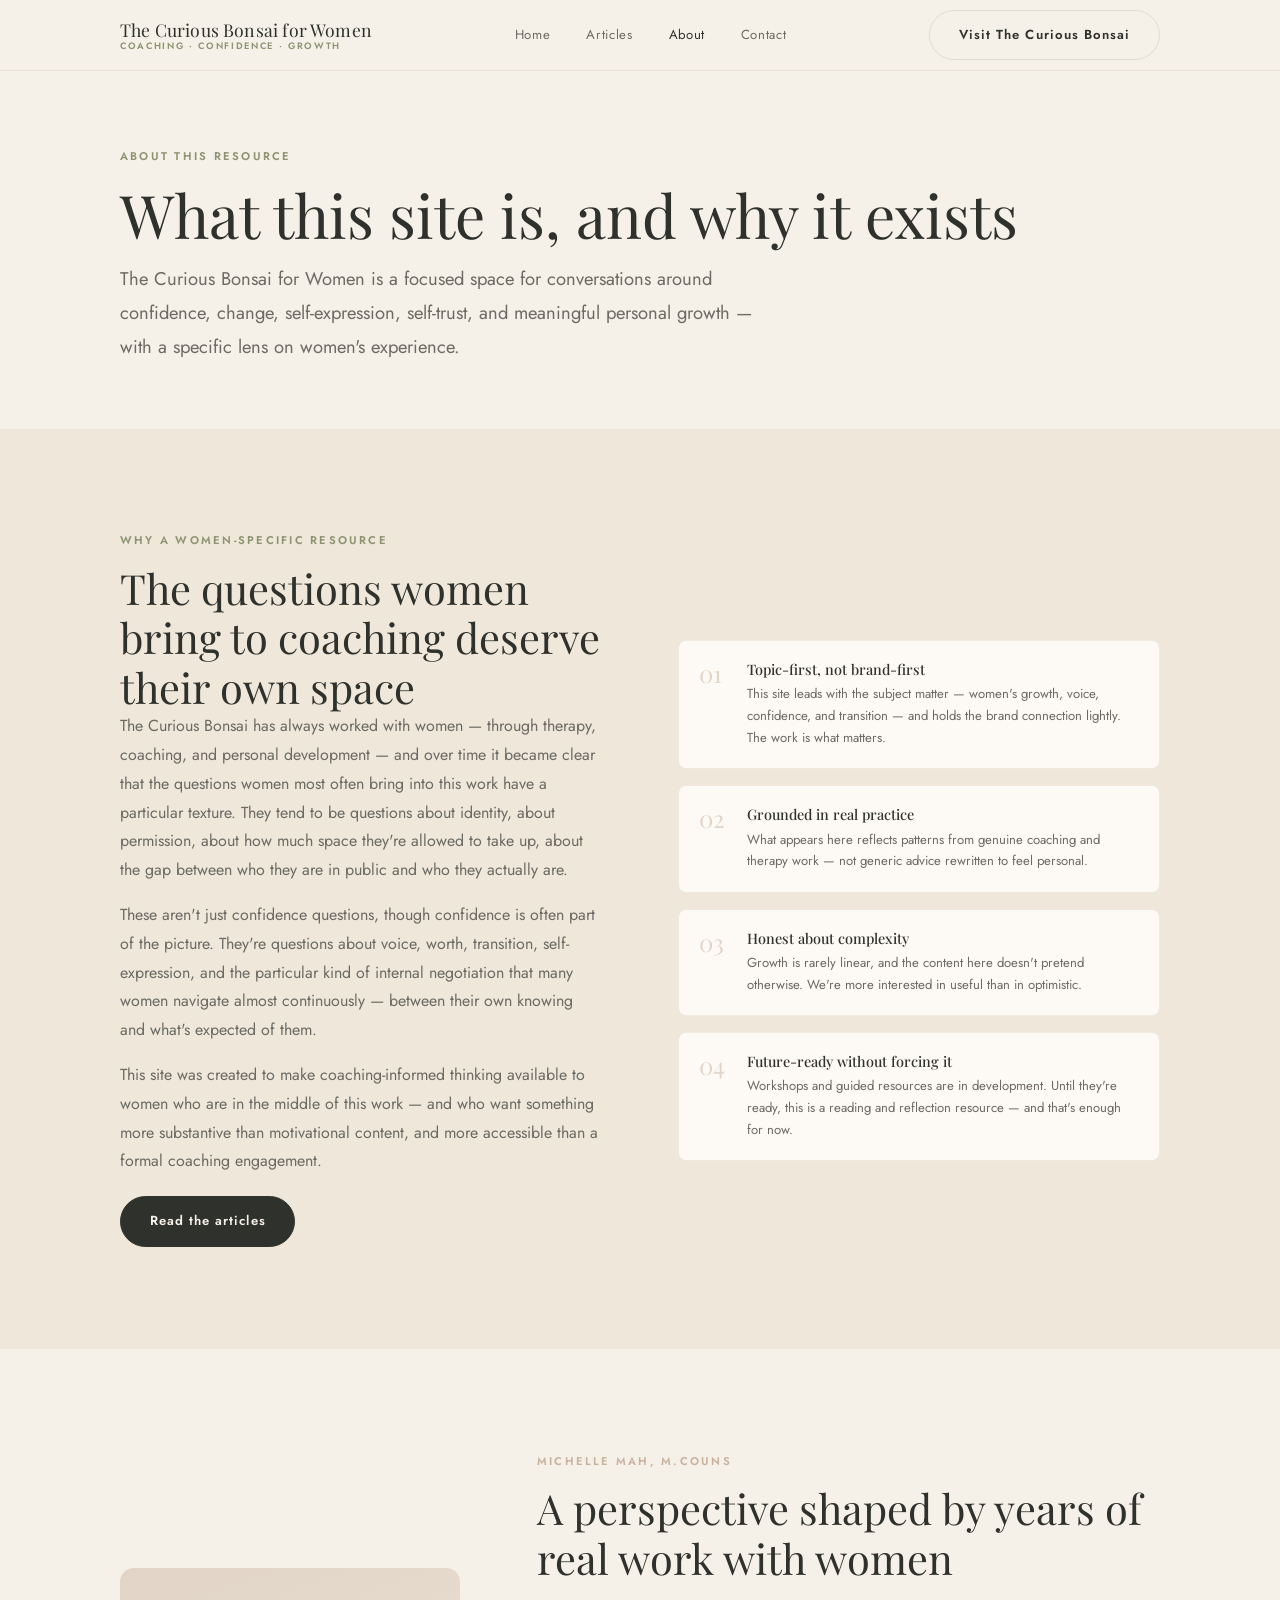
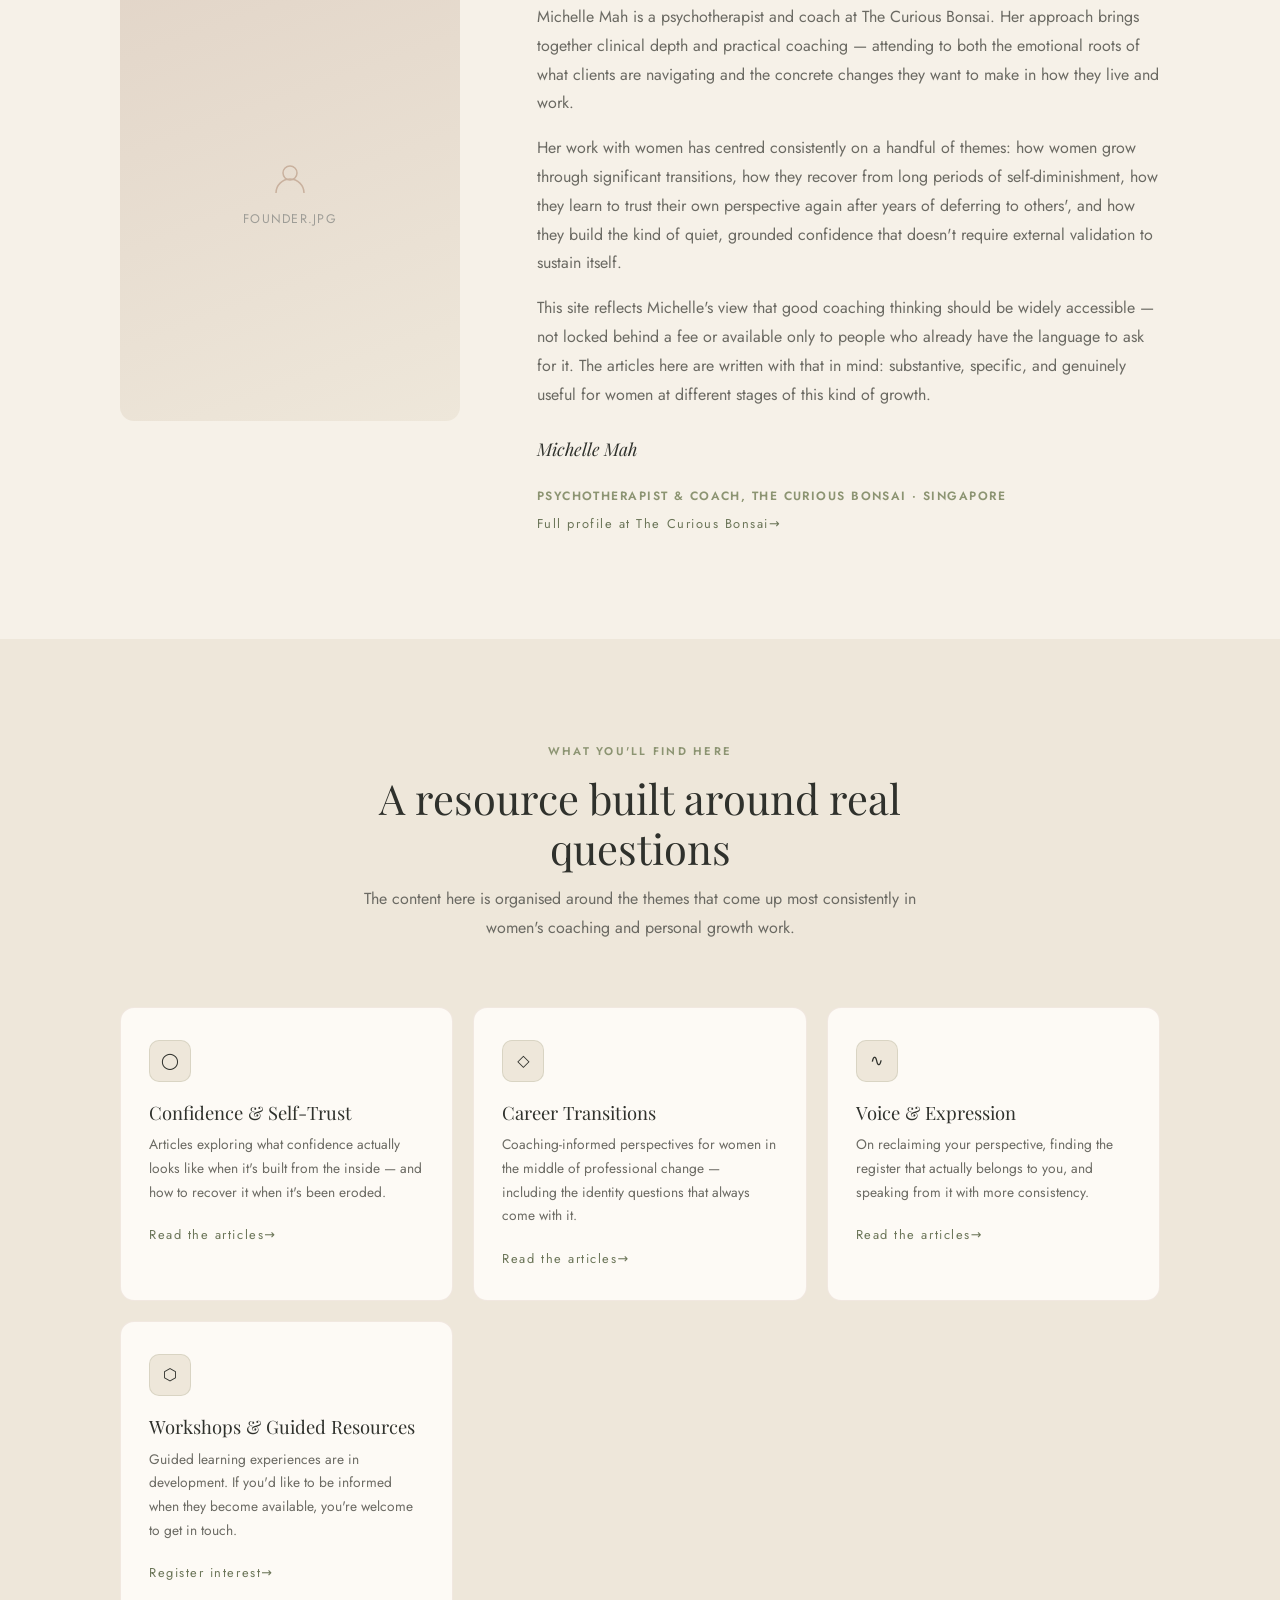
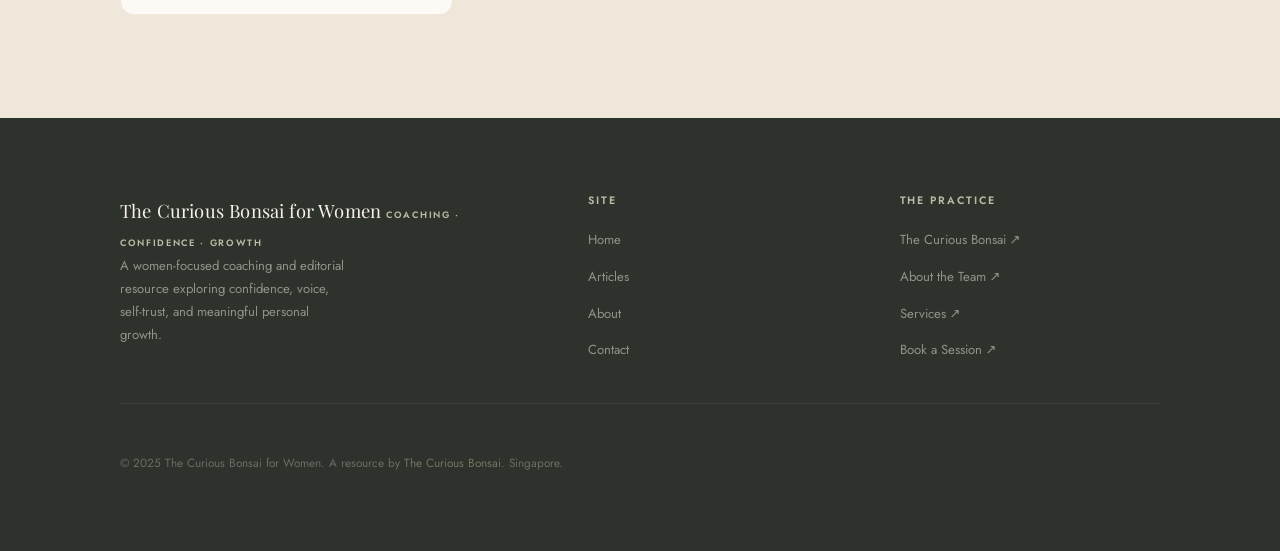
==== about.html @ 81649284 "Add files via upload" ====
<!DOCTYPE html>
<html lang="en">
<head>
  <meta charset="UTF-8">
  <meta name="viewport" content="width=device-width, initial-scale=1.0">
  <title>About — The Curious Bonsai for Women</title>
  <meta name="description" content="The Curious Bonsai for Women is a focused editorial and coaching resource exploring confidence, voice, self-trust, and personal growth for women. A project from The Curious Bonsai.">
  <meta property="og:type" content="website">
  <link rel="icon" href="favicon.svg" type="image/svg+xml">
  <link rel="preconnect" href="https://fonts.googleapis.com">
  <link rel="preconnect" href="https://fonts.gstatic.com" crossorigin>
  <link rel="stylesheet" href="assets/css/styles.css">
</head>
<body>

<header class="site-header" id="siteHeader">
  <div class="container header-inner">
    <a href="index.html" class="logo" aria-label="The Curious Bonsai for Women — Home">
      <span class="logo-name">The Curious Bonsai for Women</span>
      <span class="logo-tagline">Coaching · Confidence · Growth</span>
    </a>
    <nav class="primary-nav" aria-label="Primary navigation">
      <a href="index.html">Home</a>
      <a href="blog.html">Articles</a>
      <a href="about.html" class="active">About</a>
      <a href="contact.html">Contact</a>
    </nav>
    <div class="header-actions">
      <a href="https://thecuriousbonsai.com" target="_blank" rel="noopener" class="btn btn-secondary">Visit The Curious Bonsai</a>
      <button class="nav-toggle" id="navToggle" aria-label="Open navigation" aria-expanded="false" aria-controls="mobileNav">
        <span></span><span></span><span></span>
      </button>
    </div>
  </div>
  <nav class="mobile-nav" id="mobileNav" aria-label="Mobile navigation">
    <a href="index.html">Home</a>
    <a href="blog.html">Articles</a>
    <a href="about.html">About</a>
    <a href="contact.html">Contact</a>
    <a href="https://thecuriousbonsai.com" target="_blank" rel="noopener" class="btn btn-secondary">Visit The Curious Bonsai</a>
  </nav>
</header>

<!-- Page Hero -->
<div class="page-hero">
  <div class="container">
    <span class="eyebrow">About this resource</span>
    <h1>What this site is, and why it exists</h1>
    <p class="text-lead" style="max-width: 58ch;">The Curious Bonsai for Women is a focused space for conversations around confidence, change, self-expression, self-trust, and meaningful personal growth — with a specific lens on women's experience.</p>
  </div>
</div>

<!-- About Intro -->
<section class="section about-intro">
  <div class="container">
    <div class="about-layout">
      <div class="reveal">
        <span class="eyebrow">Why a women-specific resource</span>
        <h2>The questions women bring to coaching deserve their own space</h2>
        <p>The Curious Bonsai has always worked with women — through therapy, coaching, and personal development — and over time it became clear that the questions women most often bring into this work have a particular texture. They tend to be questions about identity, about permission, about how much space they're allowed to take up, about the gap between who they are in public and who they actually are.</p>
        <p>These aren't just confidence questions, though confidence is often part of the picture. They're questions about voice, worth, transition, self-expression, and the particular kind of internal negotiation that many women navigate almost continuously — between their own knowing and what's expected of them.</p>
        <p>This site was created to make coaching-informed thinking available to women who are in the middle of this work — and who want something more substantive than motivational content, and more accessible than a formal coaching engagement.</p>
        <a href="blog.html" class="btn btn-primary" style="margin-top: 1.25rem;">Read the articles</a>
      </div>
      <div class="reveal">
        <div class="about-principles">
          <div class="principle">
            <div class="principle-num">01</div>
            <div>
              <h4>Topic-first, not brand-first</h4>
              <p>This site leads with the subject matter — women's growth, voice, confidence, and transition — and holds the brand connection lightly. The work is what matters.</p>
            </div>
          </div>
          <div class="principle">
            <div class="principle-num">02</div>
            <div>
              <h4>Grounded in real practice</h4>
              <p>What appears here reflects patterns from genuine coaching and therapy work — not generic advice rewritten to feel personal.</p>
            </div>
          </div>
          <div class="principle">
            <div class="principle-num">03</div>
            <div>
              <h4>Honest about complexity</h4>
              <p>Growth is rarely linear, and the content here doesn't pretend otherwise. We're more interested in useful than in optimistic.</p>
            </div>
          </div>
          <div class="principle">
            <div class="principle-num">04</div>
            <div>
              <h4>Future-ready without forcing it</h4>
              <p>Workshops and guided resources are in development. Until they're ready, this is a reading and reflection resource — and that's enough for now.</p>
            </div>
          </div>
        </div>
      </div>
    </div>
  </div>
</section>

<!-- Michelle Section -->
<section class="section">
  <div class="container">
    <div class="founder-inner reveal">
      <div class="founder-image" aria-label="Michelle Mah portrait — replace with assets/img/founder.jpg">
        <!-- Replace with: <img src="assets/img/founder.jpg" alt="Michelle Mah, Psychotherapist and Coach"> -->
        <div class="founder-image-placeholder" aria-hidden="true">
          <svg width="40" height="40" viewBox="0 0 40 40" fill="none" aria-hidden="true">
            <circle cx="20" cy="16" r="7" stroke="#C9B19E" stroke-width="1.5"/>
            <path d="M6 36c0-7.732 6.268-14 14-14s14 6.268 14 14" stroke="#C9B19E" stroke-width="1.5" fill="none"/>
          </svg>
          <span>founder.jpg</span>
        </div>
      </div>
      <div class="founder-text">
        <span class="eyebrow" style="color: var(--clay);">Michelle Mah, M.Couns</span>
        <h2>A perspective shaped by years of real work with women</h2>
        <p>Michelle Mah is a psychotherapist and coach at The Curious Bonsai. Her approach brings together clinical depth and practical coaching — attending to both the emotional roots of what clients are navigating and the concrete changes they want to make in how they live and work.</p>
        <p>Her work with women has centred consistently on a handful of themes: how women grow through significant transitions, how they recover from long periods of self-diminishment, how they learn to trust their own perspective again after years of deferring to others', and how they build the kind of quiet, grounded confidence that doesn't require external validation to sustain itself.</p>
        <p>This site reflects Michelle's view that good coaching thinking should be widely accessible — not locked behind a fee or available only to people who already have the language to ask for it. The articles here are written with that in mind: substantive, specific, and genuinely useful for women at different stages of this kind of growth.</p>
        <div style="margin-top: 1.5rem;">
          <p class="founder-name">Michelle Mah</p>
          <span class="founder-title">Psychotherapist &amp; Coach, The Curious Bonsai · Singapore</span>
        </div>
        <a href="https://thecuriousbonsai.com/about" target="_blank" rel="noopener" class="btn-ghost" style="margin-top:1.25rem;">Full profile at The Curious Bonsai</a>
      </div>
    </div>
  </div>
</section>

<!-- What's Here -->
<section class="section section--cream-deep">
  <div class="container">
    <div class="section-heading centered reveal">
      <span class="eyebrow">What you'll find here</span>
      <h2>A resource built around real questions</h2>
      <p>The content here is organised around the themes that come up most consistently in women's coaching and personal growth work.</p>
    </div>
    <div class="themes-grid">
      <div class="theme-card reveal">
        <div class="theme-card-icon" aria-hidden="true">◯</div>
        <h3>Confidence &amp; Self-Trust</h3>
        <p>Articles exploring what confidence actually looks like when it's built from the inside — and how to recover it when it's been eroded.</p>
        <a href="blog.html" class="btn-ghost">Read the articles</a>
      </div>
      <div class="theme-card reveal">
        <div class="theme-card-icon" aria-hidden="true">◇</div>
        <h3>Career Transitions</h3>
        <p>Coaching-informed perspectives for women in the middle of professional change — including the identity questions that always come with it.</p>
        <a href="blog.html" class="btn-ghost">Read the articles</a>
      </div>
      <div class="theme-card reveal">
        <div class="theme-card-icon" aria-hidden="true">∿</div>
        <h3>Voice &amp; Expression</h3>
        <p>On reclaiming your perspective, finding the register that actually belongs to you, and speaking from it with more consistency.</p>
        <a href="blog.html" class="btn-ghost">Read the articles</a>
      </div>
      <div class="theme-card reveal">
        <div class="theme-card-icon" aria-hidden="true">⬡</div>
        <h3>Workshops &amp; Guided Resources</h3>
        <p>Guided learning experiences are in development. If you'd like to be informed when they become available, you're welcome to get in touch.</p>
        <a href="contact.html" class="btn-ghost">Register interest</a>
      </div>
    </div>
  </div>
</section>

<!-- Footer -->
<footer class="site-footer">
  <div class="container">
    <div class="footer-top">
      <div class="footer-brand">
        <span class="logo-name">The Curious Bonsai for Women</span>
        <span class="logo-tagline">Coaching · Confidence · Growth</span>
        <p>A women-focused coaching and editorial resource exploring confidence, voice, self-trust, and meaningful personal growth.</p>
      </div>
      <div class="footer-col">
        <h5>Site</h5>
        <ul>
          <li><a href="index.html">Home</a></li>
          <li><a href="blog.html">Articles</a></li>
          <li><a href="about.html">About</a></li>
          <li><a href="contact.html">Contact</a></li>
        </ul>
      </div>
      <div class="footer-col">
        <h5>The Practice</h5>
        <ul>
          <li><a href="https://thecuriousbonsai.com" target="_blank" rel="noopener">The Curious Bonsai ↗</a></li>
          <li><a href="https://thecuriousbonsai.com/about" target="_blank" rel="noopener">About the Team ↗</a></li>
          <li><a href="https://thecuriousbonsai.com/services" target="_blank" rel="noopener">Services ↗</a></li>
          <li><a href="https://thecuriousbonsai.com/contact" target="_blank" rel="noopener">Book a Session ↗</a></li>
        </ul>
      </div>
    </div>
    <div class="footer-bottom">
      <p>© 2025 The Curious Bonsai for Women. A resource by <a href="https://thecuriousbonsai.com" target="_blank" rel="noopener">The Curious Bonsai</a>. Singapore.</p>
    </div>
  </div>
</footer>

<script src="assets/js/main.js"></script>
</body>
</html>
---- assets/css/styles.css ----
/* ============================================================
   The Curious Bonsai for Women — Stylesheet
   Style: Soft editorial luxury · Warm neutrals · Grounded feminine
   ============================================================ */

@import url('https://fonts.googleapis.com/css2?family=Playfair+Display:ital,wght@0,400;0,500;0,600;1,400;1,500&family=Jost:wght@300;400;500;600&display=swap');

/* ── CSS Custom Properties ─────────────────────────── */
:root {
  /* Palette */
  --cream:        #F6F1E8;
  --cream-deep:   #EEE7DA;
  --sage:         #8C9472;
  --sage-dark:    #6B7558;
  --sage-light:   #B5BDA3;
  --clay:         #C9B19E;
  --clay-light:   #E2D5C8;
  --text-dark:    #2F312C;
  --text-mid:     #6B6A63;
  --text-light:   #9E9D97;
  --footer-bg:    #2E322D;
  --white:        #FDFAF5;
  --border:       rgba(140,148,114,0.22);
  --border-soft:  rgba(201,177,158,0.25);

  /* Typography */
  --font-serif:   'Playfair Display', Georgia, serif;
  --font-sans:    'Jost', system-ui, sans-serif;

  /* Spacing */
  --space-xs:     0.5rem;
  --space-sm:     1rem;
  --space-md:     1.75rem;
  --space-lg:     3rem;
  --space-xl:     5rem;
  --space-2xl:    7.5rem;

  /* Layout */
  --max-w:        1120px;
  --max-w-text:   680px;
  --radius:       8px;
  --radius-lg:    14px;

  /* Shadows */
  --shadow-sm:    0 2px 12px rgba(47,49,44,0.06);
  --shadow-md:    0 8px 32px rgba(47,49,44,0.09);
  --shadow-lg:    0 16px 48px rgba(47,49,44,0.12);

  /* Transitions */
  --transition:   0.25s ease;
}

/* ── Reset ─────────────────────────────────────────── */
*, *::before, *::after { box-sizing: border-box; margin: 0; padding: 0; }
html { scroll-behavior: smooth; -webkit-text-size-adjust: 100%; }
body {
  font-family: var(--font-sans);
  font-size: 1rem;
  line-height: 1.75;
  color: var(--text-dark);
  background: var(--cream);
  -webkit-font-smoothing: antialiased;
}
img { display: block; max-width: 100%; height: auto; }
a { color: inherit; text-decoration: none; }
ul { list-style: none; }
button { cursor: pointer; font-family: var(--font-sans); }

/* ── Focus States (Accessibility) ──────────────────── */
:focus-visible {
  outline: 2px solid var(--sage);
  outline-offset: 3px;
  border-radius: 3px;
}

/* ── Typography ────────────────────────────────────── */
h1, h2, h3, h4, h5 {
  font-family: var(--font-serif);
  font-weight: 400;
  line-height: 1.2;
  color: var(--text-dark);
}
h1 { font-size: clamp(2.2rem, 5vw, 3.75rem); }
h2 { font-size: clamp(1.7rem, 3.5vw, 2.6rem); }
h3 { font-size: clamp(1.2rem, 2.5vw, 1.6rem); }
h4 { font-size: 1.1rem; font-weight: 500; }
h5 { font-size: 0.95rem; font-weight: 600; font-family: var(--font-sans); letter-spacing: 0.08em; }

p { color: var(--text-mid); line-height: 1.8; }
p + p { margin-top: 1rem; }

.eyebrow {
  display: block;
  font-family: var(--font-sans);
  font-size: 0.7rem;
  font-weight: 600;
  letter-spacing: 0.2em;
  text-transform: uppercase;
  color: var(--sage);
  margin-bottom: 0.75rem;
}

.text-lead {
  font-size: clamp(1rem, 1.8vw, 1.15rem);
  line-height: 1.85;
  color: var(--text-mid);
}

/* ── Layout ────────────────────────────────────────── */
.container {
  width: 100%;
  max-width: var(--max-w);
  margin-inline: auto;
  padding-inline: clamp(1.25rem, 4vw, 2.5rem);
}
.section { padding-block: clamp(4rem, 8vw, 6.5rem); }
.section--sm { padding-block: clamp(2.5rem, 5vw, 4rem); }
.section--dark {
  background: var(--footer-bg);
  color: var(--cream);
}
.section--cream-deep { background: var(--cream-deep); }

.grid-2 {
  display: grid;
  grid-template-columns: 1fr 1fr;
  gap: clamp(2rem, 4vw, 4rem);
}
.grid-3 {
  display: grid;
  grid-template-columns: repeat(3, 1fr);
  gap: clamp(1.25rem, 2.5vw, 2rem);
}

/* ── Buttons ───────────────────────────────────────── */
.btn {
  display: inline-flex;
  align-items: center;
  gap: 0.45rem;
  font-family: var(--font-sans);
  font-size: 0.82rem;
  font-weight: 600;
  letter-spacing: 0.08em;
  padding: 0.8rem 1.8rem;
  border-radius: 100px;
  border: 1.5px solid transparent;
  transition: all var(--transition);
  white-space: nowrap;
}
.btn-primary {
  background: var(--text-dark);
  color: var(--cream);
  border-color: var(--text-dark);
}
.btn-primary:hover {
  background: var(--sage-dark);
  border-color: var(--sage-dark);
  transform: translateY(-1px);
  box-shadow: var(--shadow-sm);
}
.btn-secondary {
  background: transparent;
  color: var(--text-dark);
  border-color: var(--border);
}
.btn-secondary:hover {
  border-color: var(--sage);
  background: rgba(140,148,114,0.08);
}
.btn-ghost {
  background: transparent;
  border-color: transparent;
  color: var(--sage-dark);
  padding-inline: 0;
  font-size: 0.8rem;
  letter-spacing: 0.12em;
}
.btn-ghost::after { content: ' →'; transition: transform var(--transition); display: inline-block; }
.btn-ghost:hover { color: var(--text-dark); }
.btn-ghost:hover::after { transform: translateX(4px); }

/* ── Navigation ────────────────────────────────────── */
.site-header {
  position: fixed;
  top: 0; left: 0; right: 0;
  z-index: 200;
  background: rgba(246,241,232,0.93);
  backdrop-filter: blur(14px);
  -webkit-backdrop-filter: blur(14px);
  border-bottom: 1px solid var(--border-soft);
  transition: box-shadow var(--transition);
}
.site-header.scrolled { box-shadow: var(--shadow-sm); }

.header-inner {
  display: flex;
  align-items: center;
  justify-content: space-between;
  height: 70px;
  gap: 1.5rem;
}

.logo {
  display: flex;
  flex-direction: column;
  line-height: 1.2;
  flex-shrink: 0;
}
.logo-name {
  font-family: var(--font-serif);
  font-size: 1.1rem;
  color: var(--text-dark);
  letter-spacing: 0.01em;
}
.logo-tagline {
  font-size: 0.58rem;
  font-weight: 600;
  letter-spacing: 0.18em;
  text-transform: uppercase;
  color: var(--sage);
}

.primary-nav { display: flex; align-items: center; gap: 2.25rem; }
.primary-nav a {
  font-size: 0.82rem;
  font-weight: 400;
  letter-spacing: 0.05em;
  color: var(--text-mid);
  transition: color var(--transition);
}
.primary-nav a:hover, .primary-nav a.active { color: var(--text-dark); }

.header-actions { display: flex; align-items: center; gap: 1rem; }

.nav-toggle {
  display: none;
  flex-direction: column;
  gap: 5px;
  background: none;
  border: none;
  padding: 4px;
  aria-label: "Toggle navigation";
}
.nav-toggle span {
  display: block;
  width: 22px;
  height: 1.5px;
  background: var(--text-dark);
  transition: all var(--transition);
}
.nav-toggle.open span:nth-child(1) { transform: translateY(6.5px) rotate(45deg); }
.nav-toggle.open span:nth-child(2) { opacity: 0; }
.nav-toggle.open span:nth-child(3) { transform: translateY(-6.5px) rotate(-45deg); }

.mobile-nav {
  display: none;
  flex-direction: column;
  background: var(--cream);
  border-top: 1px solid var(--border-soft);
  padding: 1.5rem 2rem 2rem;
  gap: 1.25rem;
}
.mobile-nav.open { display: flex; }
.mobile-nav a {
  font-size: 0.9rem;
  color: var(--text-mid);
  letter-spacing: 0.05em;
  transition: color var(--transition);
}
.mobile-nav a:hover { color: var(--text-dark); }
.mobile-nav .btn { align-self: flex-start; margin-top: 0.5rem; }

/* ── Hero ──────────────────────────────────────────── */
.hero {
  padding-top: calc(70px + clamp(3.5rem, 7vw, 6rem));
  padding-bottom: clamp(3.5rem, 7vw, 6rem);
  background: var(--cream);
  position: relative;
  overflow: hidden;
}

.hero-bg {
  position: absolute;
  inset: 0;
  pointer-events: none;
  overflow: hidden;
}
.hero-bg-circle {
  position: absolute;
  border-radius: 50%;
  background: radial-gradient(circle, var(--clay-light) 0%, transparent 70%);
  opacity: 0.4;
}
.hero-bg-circle:nth-child(1) { width: 700px; height: 700px; top: -200px; right: -150px; }
.hero-bg-circle:nth-child(2) { width: 400px; height: 400px; bottom: -100px; left: -80px; opacity: 0.25; }

.hero-inner {
  display: grid;
  grid-template-columns: 1.1fr 0.9fr;
  gap: clamp(3rem, 6vw, 5rem);
  align-items: center;
  position: relative;
}

.hero-label {
  display: inline-flex;
  align-items: center;
  gap: 0.6rem;
  font-size: 0.7rem;
  font-weight: 600;
  letter-spacing: 0.18em;
  text-transform: uppercase;
  color: var(--clay);
  margin-bottom: 1.25rem;
}
.hero-label::before {
  content: '';
  display: block;
  width: 28px; height: 1px;
  background: var(--clay);
}

.hero h1 { margin-bottom: 1.4rem; }
.hero h1 em { font-style: italic; color: var(--sage); }
.hero-desc {
  font-size: clamp(1rem, 1.8vw, 1.12rem);
  line-height: 1.85;
  color: var(--text-mid);
  margin-bottom: 2.25rem;
  max-width: 50ch;
}
.hero-actions { display: flex; gap: 1rem; flex-wrap: wrap; }

.hero-image {
  position: relative;
  border-radius: var(--radius-lg);
  overflow: hidden;
  aspect-ratio: 4/5;
  background: var(--cream-deep);
}
.hero-image img {
  width: 100%; height: 100%;
  object-fit: cover;
}
.hero-image-placeholder {
  width: 100%; height: 100%;
  display: flex;
  flex-direction: column;
  align-items: center;
  justify-content: center;
  gap: 0.75rem;
  color: var(--text-light);
  font-size: 0.8rem;
  letter-spacing: 0.1em;
  text-transform: uppercase;
  background: linear-gradient(160deg, var(--cream-deep), var(--clay-light));
}
.hero-image-placeholder svg { opacity: 0.35; }

/* ── Section Headings ──────────────────────────────── */
.section-heading {
  margin-bottom: clamp(2.5rem, 5vw, 4rem);
}
.section-heading.centered {
  text-align: center;
  max-width: 620px;
  margin-inline: auto;
  margin-bottom: clamp(2.5rem, 5vw, 4rem);
}
.section-heading h2 { margin-bottom: 0.75rem; }
.section-heading p { max-width: 58ch; }
.section-heading.centered p { margin-inline: auto; }

/* ── Intro / Positioning Section ───────────────────── */
.intro-section .intro-grid {
  display: grid;
  grid-template-columns: 1fr 1fr;
  gap: clamp(2.5rem, 5vw, 5rem);
  align-items: start;
}
.intro-section .intro-text h2 { margin-bottom: 1.25rem; }

.theme-tags {
  display: flex;
  flex-wrap: wrap;
  gap: 0.5rem;
  margin-top: 1.5rem;
}
.theme-tag {
  font-size: 0.72rem;
  font-weight: 500;
  letter-spacing: 0.1em;
  text-transform: uppercase;
  padding: 0.35rem 0.9rem;
  border-radius: 100px;
  background: var(--cream-deep);
  border: 1px solid var(--border);
  color: var(--sage-dark);
  transition: all var(--transition);
}
.theme-tag:hover {
  background: var(--sage);
  color: var(--cream);
  border-color: var(--sage);
}

.intro-quote {
  padding: 2.25rem;
  background: var(--cream-deep);
  border-left: 3px solid var(--sage);
  border-radius: 0 var(--radius-lg) var(--radius-lg) 0;
}
.intro-quote blockquote {
  font-family: var(--font-serif);
  font-size: clamp(1.1rem, 2vw, 1.3rem);
  font-style: italic;
  color: var(--text-dark);
  line-height: 1.65;
  margin-bottom: 0.75rem;
}
.intro-quote cite { font-size: 0.78rem; color: var(--sage); font-style: normal; letter-spacing: 0.08em; }

/* ── Theme Cards Grid ──────────────────────────────── */
.themes-grid {
  display: grid;
  grid-template-columns: repeat(auto-fit, minmax(270px, 1fr));
  gap: 1.25rem;
}

.theme-card {
  background: var(--white);
  border: 1px solid var(--border-soft);
  border-radius: var(--radius-lg);
  padding: 2rem 1.75rem 1.75rem;
  transition: transform var(--transition), box-shadow var(--transition), border-color var(--transition);
}
.theme-card:hover {
  transform: translateY(-3px);
  box-shadow: var(--shadow-md);
  border-color: rgba(140,148,114,0.35);
}
.theme-card-icon {
  width: 42px; height: 42px;
  border-radius: 10px;
  background: var(--cream-deep);
  border: 1px solid var(--border);
  display: flex; align-items: center; justify-content: center;
  margin-bottom: 1.25rem;
  font-size: 1rem;
}
.theme-card h3 { font-size: 1.15rem; margin-bottom: 0.6rem; }
.theme-card p { font-size: 0.86rem; line-height: 1.72; margin-bottom: 1rem; }

/* ── Founder Section ───────────────────────────────── */
.founder-section { background: var(--cream-deep); }
.founder-inner {
  display: grid;
  grid-template-columns: 340px 1fr;
  gap: clamp(3rem, 6vw, 5rem);
  align-items: center;
}
.founder-image {
  position: relative;
  border-radius: var(--radius-lg);
  overflow: hidden;
  aspect-ratio: 3/4;
  background: var(--clay-light);
}
.founder-image img { width: 100%; height: 100%; object-fit: cover; }
.founder-image-placeholder {
  width: 100%; height: 100%;
  display: flex;
  flex-direction: column;
  align-items: center;
  justify-content: center;
  gap: 0.75rem;
  color: var(--text-light);
  font-size: 0.78rem;
  letter-spacing: 0.1em;
  text-transform: uppercase;
  background: linear-gradient(160deg, var(--clay-light), var(--cream-deep));
}

.founder-text .eyebrow { color: var(--clay); }
.founder-text h2 { margin-bottom: 1.25rem; }
.founder-text p { margin-bottom: 1rem; }
.founder-name {
  font-family: var(--font-serif);
  font-size: 1.1rem;
  color: var(--text-dark);
  font-style: italic;
  margin-bottom: 0.25rem;
}
.founder-title {
  font-size: 0.75rem;
  font-weight: 600;
  letter-spacing: 0.12em;
  text-transform: uppercase;
  color: var(--sage);
}

/* ── Article Cards ─────────────────────────────────── */
.articles-grid {
  display: grid;
  grid-template-columns: repeat(auto-fill, minmax(310px, 1fr));
  gap: 1.5rem;
}

.article-card {
  display: flex;
  flex-direction: column;
  background: var(--white);
  border: 1px solid var(--border-soft);
  border-radius: var(--radius-lg);
  overflow: hidden;
  transition: transform var(--transition), box-shadow var(--transition);
}
.article-card:hover {
  transform: translateY(-4px);
  box-shadow: var(--shadow-md);
}

.article-card-thumb {
  aspect-ratio: 16/9;
  background: var(--cream-deep);
  overflow: hidden;
  position: relative;
}
.article-card-thumb img { width: 100%; height: 100%; object-fit: cover; transition: transform 0.4s ease; }
.article-card:hover .article-card-thumb img { transform: scale(1.04); }
.article-card-thumb-placeholder {
  width: 100%; height: 100%;
  display: flex;
  align-items: center;
  justify-content: center;
  font-size: 0.72rem;
  letter-spacing: 0.1em;
  text-transform: uppercase;
  color: var(--text-light);
}

.article-card-body {
  padding: 1.5rem 1.75rem 1.75rem;
  display: flex;
  flex-direction: column;
  flex: 1;
}
.article-cat {
  font-size: 0.65rem;
  font-weight: 600;
  letter-spacing: 0.16em;
  text-transform: uppercase;
  color: var(--sage);
  margin-bottom: 0.5rem;
  display: block;
}
.article-card h3 { font-size: 1.1rem; margin-bottom: 0.6rem; transition: color var(--transition); }
.article-card:hover h3 { color: var(--sage-dark); }
.article-card p { font-size: 0.84rem; line-height: 1.72; flex: 1; margin-bottom: 1.25rem; }
.article-meta {
  font-size: 0.7rem;
  color: var(--text-light);
  letter-spacing: 0.05em;
  display: flex;
  align-items: center;
  gap: 0.5rem;
}
.article-meta::before { content: ''; display: block; width: 14px; height: 1px; background: var(--sage-light); }

/* ── Thumb palette variants ────────────────────────── */
.thumb-a { background: linear-gradient(135deg, #ece6da, #ddd4c5); }
.thumb-b { background: linear-gradient(135deg, #dde4d8, #cdd6c7); }
.thumb-c { background: linear-gradient(135deg, #e6ddd5, #d8ccc2); }
.thumb-d { background: linear-gradient(135deg, #e4e8dc, #d4d9ca); }
.thumb-e { background: linear-gradient(135deg, #e8e0d6, #ddd3c5); }
.thumb-f { background: linear-gradient(135deg, #dce4dd, #ccdbcd); }

/* ── Brand Connection ──────────────────────────────── */
.brand-connection { background: var(--cream-deep); }
.brand-connection-inner {
  display: grid;
  grid-template-columns: 1fr 1fr;
  gap: clamp(3rem, 6vw, 5rem);
  align-items: center;
}
.brand-card {
  background: var(--white);
  border: 1px solid var(--border-soft);
  border-radius: var(--radius-lg);
  padding: 2.25rem;
}
.brand-card-logo {
  font-family: var(--font-serif);
  font-size: 1.2rem;
  color: var(--text-dark);
  margin-bottom: 0.3rem;
}
.brand-card-url {
  font-size: 0.7rem;
  font-weight: 600;
  letter-spacing: 0.12em;
  text-transform: uppercase;
  color: var(--sage);
  margin-bottom: 1.25rem;
}
.brand-card p { font-size: 0.86rem; line-height: 1.72; margin-bottom: 1.25rem; }
.brand-services { display: flex; flex-wrap: wrap; gap: 0.4rem; margin-bottom: 1.5rem; }
.brand-service-tag {
  font-size: 0.67rem;
  font-weight: 600;
  letter-spacing: 0.1em;
  text-transform: uppercase;
  padding: 0.3rem 0.75rem;
  border-radius: 100px;
  background: var(--cream-deep);
  border: 1px solid var(--border);
  color: var(--sage-dark);
}

/* ── Resource Hub ──────────────────────────────────── */
.resource-hub { background: var(--cream); }
.resource-grid {
  display: grid;
  grid-template-columns: repeat(3, 1fr);
  gap: 1.25rem;
}

.resource-card {
  display: block;
  background: var(--white);
  border: 1px solid var(--border-soft);
  border-radius: var(--radius-lg);
  padding: 1.5rem 1.75rem;
  transition: transform var(--transition), box-shadow var(--transition), border-color var(--transition);
}
.resource-card:hover {
  transform: translateY(-3px);
  box-shadow: var(--shadow-sm);
  border-color: rgba(140,148,114,0.4);
}
.resource-label {
  font-size: 0.65rem;
  font-weight: 600;
  letter-spacing: 0.16em;
  text-transform: uppercase;
  color: var(--sage);
  display: block;
  margin-bottom: 0.5rem;
}
.resource-card h3 { font-size: 1rem; margin-bottom: 0.5rem; transition: color var(--transition); }
.resource-card:hover h3 { color: var(--sage-dark); }
.resource-card p { font-size: 0.82rem; line-height: 1.68; }

/* ── Footer ────────────────────────────────────────── */
.site-footer { background: var(--footer-bg); padding-block: clamp(3rem, 6vw, 5rem); }
.footer-top {
  display: grid;
  grid-template-columns: 1.6fr 1fr 1fr;
  gap: clamp(2rem, 4vw, 4rem);
  margin-bottom: 3rem;
  padding-bottom: 2.5rem;
  border-bottom: 1px solid rgba(255,255,255,0.07);
}

.footer-brand .logo-name { color: var(--cream); font-size: 1.15rem; }
.footer-brand .logo-tagline { color: var(--sage-light); margin-bottom: 1rem; }
.footer-brand p { font-size: 0.82rem; color: rgba(246,241,232,0.5); line-height: 1.75; max-width: 28ch; }

.footer-col h5 {
  font-family: var(--font-sans);
  font-size: 0.67rem;
  font-weight: 600;
  letter-spacing: 0.18em;
  text-transform: uppercase;
  color: var(--sage-light);
  margin-bottom: 1.1rem;
}
.footer-col ul { display: flex; flex-direction: column; gap: 0.55rem; }
.footer-col ul a {
  font-size: 0.82rem;
  color: rgba(246,241,232,0.5);
  transition: color var(--transition);
}
.footer-col ul a:hover { color: var(--cream); }

.footer-bottom {
  display: flex;
  justify-content: space-between;
  align-items: center;
  flex-wrap: wrap;
  gap: 0.75rem;
}
.footer-bottom p { font-size: 0.74rem; color: rgba(246,241,232,0.3); }
.footer-bottom a { color: rgba(140,148,114,0.7); transition: color var(--transition); }
.footer-bottom a:hover { color: var(--sage-light); }
.footer-social { display: flex; gap: 1rem; }
.footer-social a {
  font-size: 0.72rem;
  font-weight: 600;
  letter-spacing: 0.1em;
  text-transform: uppercase;
  color: rgba(246,241,232,0.4);
  transition: color var(--transition);
}
.footer-social a:hover { color: var(--sage-light); }

/* ── Blog Archive ──────────────────────────────────── */
.page-hero {
  padding-top: calc(70px + clamp(3rem, 6vw, 5rem));
  padding-bottom: clamp(2.5rem, 5vw, 4rem);
  background: var(--cream);
}
.page-hero .eyebrow { color: var(--sage); }
.page-hero h1 { margin-bottom: 0.75rem; }

.category-filter {
  display: flex;
  flex-wrap: wrap;
  gap: 0.5rem;
  margin-bottom: clamp(2.5rem, 5vw, 3.5rem);
}
.filter-btn {
  font-size: 0.74rem;
  font-weight: 600;
  letter-spacing: 0.1em;
  text-transform: uppercase;
  padding: 0.45rem 1.1rem;
  border-radius: 100px;
  border: 1.5px solid var(--border);
  background: transparent;
  color: var(--text-mid);
  transition: all var(--transition);
}
.filter-btn:hover, .filter-btn.active {
  background: var(--text-dark);
  color: var(--cream);
  border-color: var(--text-dark);
}

.blog-layout {
  display: grid;
  grid-template-columns: 1fr 300px;
  gap: clamp(2.5rem, 5vw, 4.5rem);
  align-items: start;
  padding-block: clamp(3rem, 5vw, 5rem);
}

.blog-sidebar { position: sticky; top: 90px; display: flex; flex-direction: column; gap: 1.25rem; }
.sidebar-widget {
  background: var(--cream-deep);
  border: 1px solid var(--border-soft);
  border-radius: var(--radius-lg);
  padding: 1.5rem;
}
.sidebar-widget h5 {
  font-size: 0.67rem;
  font-weight: 600;
  letter-spacing: 0.18em;
  text-transform: uppercase;
  color: var(--sage);
  margin-bottom: 1rem;
  font-family: var(--font-sans);
}
.sidebar-tags { display: flex; flex-wrap: wrap; gap: 0.4rem; }
.sidebar-tag {
  font-size: 0.7rem;
  font-weight: 500;
  padding: 0.3rem 0.7rem;
  border-radius: 100px;
  background: var(--cream);
  border: 1px solid var(--border);
  color: var(--text-mid);
  transition: all var(--transition);
  cursor: pointer;
}
.sidebar-tag:hover { background: var(--sage); color: var(--cream); border-color: var(--sage); }
.sidebar-widget p { font-size: 0.82rem; line-height: 1.7; margin-bottom: 0.75rem; }

.pagination {
  display: flex;
  align-items: center;
  gap: 0.5rem;
  margin-top: 3rem;
}
.pagination a, .pagination span {
  font-size: 0.8rem;
  font-weight: 500;
  padding: 0.5rem 0.9rem;
  border-radius: var(--radius);
  border: 1px solid var(--border);
  color: var(--text-mid);
  transition: all var(--transition);
}
.pagination a:hover { background: var(--text-dark); color: var(--cream); border-color: var(--text-dark); }
.pagination span.current { background: var(--text-dark); color: var(--cream); border-color: var(--text-dark); }
.pagination-sep { color: var(--text-light); font-size: 0.8rem; padding-inline: 0.25rem; }

/* ── Post Page ─────────────────────────────────────── */
.post-hero { padding-top: calc(70px + 3.5rem); padding-bottom: 2.5rem; background: var(--cream); }
.post-hero .article-cat { font-size: 0.72rem; margin-bottom: 0.75rem; }
.post-hero h1 { max-width: 22ch; margin-bottom: 1rem; }
.post-hero-meta {
  display: flex;
  align-items: center;
  gap: 1.5rem;
  flex-wrap: wrap;
}
.post-hero-meta span {
  font-size: 0.76rem;
  color: var(--sage);
  letter-spacing: 0.06em;
  display: flex;
  align-items: center;
  gap: 0.4rem;
}

.post-layout {
  display: grid;
  grid-template-columns: 1fr 280px;
  gap: clamp(3rem, 5vw, 5rem);
  align-items: start;
  padding-block: clamp(3rem, 6vw, 5rem);
}

.post-content { max-width: 700px; }
.post-content h2 { margin-top: 2.75rem; margin-bottom: 1rem; font-size: clamp(1.3rem, 2.5vw, 1.75rem); }
.post-content h3 { margin-top: 2rem; margin-bottom: 0.75rem; font-size: clamp(1.1rem, 2vw, 1.3rem); }
.post-content p { margin-bottom: 1.25rem; }
.post-content ul, .post-content ol {
  padding-left: 1.5rem;
  margin-bottom: 1.25rem;
  display: flex;
  flex-direction: column;
  gap: 0.5rem;
}
.post-content li { font-size: 0.96rem; color: var(--text-mid); line-height: 1.75; }
.post-content blockquote {
  border-left: 3px solid var(--sage);
  padding: 1rem 1.5rem;
  margin-block: 2rem;
  background: var(--cream-deep);
  border-radius: 0 var(--radius) var(--radius) 0;
}
.post-content blockquote p {
  font-family: var(--font-serif);
  font-size: 1.1rem;
  font-style: italic;
  color: var(--text-dark);
  margin: 0;
}
.post-content hr {
  border: none;
  border-top: 1px solid var(--border-soft);
  margin-block: 2.5rem;
}

.post-back {
  display: inline-flex;
  align-items: center;
  gap: 0.4rem;
  font-size: 0.76rem;
  font-weight: 600;
  letter-spacing: 0.12em;
  text-transform: uppercase;
  color: var(--sage);
  margin-bottom: 2rem;
  transition: color var(--transition);
}
.post-back::before { content: '←'; transition: transform var(--transition); }
.post-back:hover { color: var(--text-dark); }
.post-back:hover::before { transform: translateX(-3px); }

.post-sidebar { position: sticky; top: 90px; display: flex; flex-direction: column; gap: 1.25rem; }

.post-end-cta {
  background: var(--cream-deep);
  border: 1px solid var(--border-soft);
  border-radius: var(--radius-lg);
  padding: 2rem;
  margin-top: 2.5rem;
  text-align: center;
}
.post-end-cta p { font-size: 0.86rem; margin-bottom: 1.25rem; }
.post-end-cta-actions { display: flex; gap: 0.75rem; justify-content: center; flex-wrap: wrap; }

.author-note {
  display: flex;
  gap: 1.25rem;
  align-items: flex-start;
  padding: 1.5rem;
  background: var(--cream-deep);
  border-radius: var(--radius-lg);
  margin-block: 2rem;
}
.author-avatar {
  width: 52px; height: 52px;
  border-radius: 50%;
  background: var(--clay-light);
  flex-shrink: 0;
  overflow: hidden;
}
.author-avatar img { width: 100%; height: 100%; object-fit: cover; }
.author-note-name { font-weight: 600; font-size: 0.88rem; color: var(--text-dark); display: block; margin-bottom: 0.2rem; }
.author-note-role { font-size: 0.72rem; color: var(--sage); letter-spacing: 0.08em; display: block; margin-bottom: 0.5rem; }
.author-note p { font-size: 0.82rem; margin: 0; }

/* ── About Page ────────────────────────────────────── */
.about-intro { background: var(--cream-deep); }
.about-layout {
  display: grid;
  grid-template-columns: 1fr 1fr;
  gap: clamp(3rem, 6vw, 5rem);
  align-items: center;
}
.about-principles { margin-top: 1.5rem; display: flex; flex-direction: column; gap: 1rem; }
.principle {
  display: flex;
  gap: 1rem;
  align-items: flex-start;
  padding: 1.25rem;
  background: var(--white);
  border: 1px solid var(--border-soft);
  border-radius: var(--radius);
}
.principle-num {
  font-family: var(--font-serif);
  font-size: 1.5rem;
  color: var(--clay-light);
  line-height: 1;
  flex-shrink: 0;
  width: 2rem;
}
.principle h4 { font-size: 0.9rem; margin-bottom: 0.3rem; }
.principle p { font-size: 0.82rem; line-height: 1.65; }

/* ── Contact Page ──────────────────────────────────── */
.contact-layout {
  display: grid;
  grid-template-columns: 1fr 1fr;
  gap: clamp(3rem, 6vw, 5rem);
  align-items: start;
  padding-block: clamp(3rem, 6vw, 5rem);
}

.contact-form-wrap { background: var(--white); border: 1px solid var(--border-soft); border-radius: var(--radius-lg); padding: clamp(1.5rem, 4vw, 2.5rem); }

.form-group { margin-bottom: 1.25rem; }
.form-group label {
  display: block;
  font-size: 0.76rem;
  font-weight: 600;
  letter-spacing: 0.1em;
  text-transform: uppercase;
  color: var(--text-mid);
  margin-bottom: 0.5rem;
}
.form-group input,
.form-group select,
.form-group textarea {
  width: 100%;
  font-family: var(--font-sans);
  font-size: 0.92rem;
  color: var(--text-dark);
  background: var(--cream);
  border: 1.5px solid var(--border-soft);
  border-radius: var(--radius);
  padding: 0.8rem 1rem;
  transition: border-color var(--transition);
  -webkit-appearance: none;
  appearance: none;
}
.form-group input:focus,
.form-group select:focus,
.form-group textarea:focus {
  outline: none;
  border-color: var(--sage);
}
.form-group textarea { min-height: 130px; resize: vertical; }
.form-checkbox {
  display: flex;
  align-items: flex-start;
  gap: 0.75rem;
  margin-bottom: 1.5rem;
}
.form-checkbox input[type="checkbox"] {
  width: 16px; height: 16px;
  flex-shrink: 0;
  margin-top: 0.2rem;
  accent-color: var(--sage);
}
.form-checkbox label {
  font-size: 0.82rem;
  color: var(--text-mid);
  font-weight: 400;
  letter-spacing: 0;
  text-transform: none;
}
.form-note { font-size: 0.75rem; color: var(--text-light); margin-top: 1rem; font-style: italic; }

.contact-info { display: flex; flex-direction: column; gap: 1.5rem; }
.contact-info-block h4 { font-size: 0.9rem; margin-bottom: 0.4rem; }
.contact-info-block p { font-size: 0.86rem; }

/* ── Fade-in animation ─────────────────────────────── */
.reveal {
  opacity: 0;
  transform: translateY(18px);
  transition: opacity 0.65s ease, transform 0.65s ease;
}
.reveal.visible { opacity: 1; transform: none; }

/* ── Responsive ────────────────────────────────────── */
@media (max-width: 1024px) {
  .grid-3 { grid-template-columns: 1fr 1fr; }
  .resource-grid { grid-template-columns: 1fr 1fr; }
  .footer-top { grid-template-columns: 1fr 1fr; }
  .founder-inner { grid-template-columns: 280px 1fr; }
}

@media (max-width: 900px) {
  .hero-inner { grid-template-columns: 1fr; }
  .hero-image { display: none; }
  .intro-section .intro-grid { grid-template-columns: 1fr; }
  .founder-inner { grid-template-columns: 1fr; }
  .brand-connection-inner { grid-template-columns: 1fr; }
  .blog-layout { grid-template-columns: 1fr; }
  .blog-sidebar { position: static; }
  .post-layout { grid-template-columns: 1fr; }
  .post-sidebar { position: static; }
  .about-layout { grid-template-columns: 1fr; }
  .contact-layout { grid-template-columns: 1fr; }
}

@media (max-width: 768px) {
  .primary-nav { display: none; }
  .nav-toggle { display: flex; }
  .header-actions .btn { display: none; }
  .grid-2 { grid-template-columns: 1fr; }
  .resource-grid { grid-template-columns: 1fr 1fr; }
  .footer-top { grid-template-columns: 1fr; }
}

@media (max-width: 520px) {
  .resource-grid { grid-template-columns: 1fr; }
}
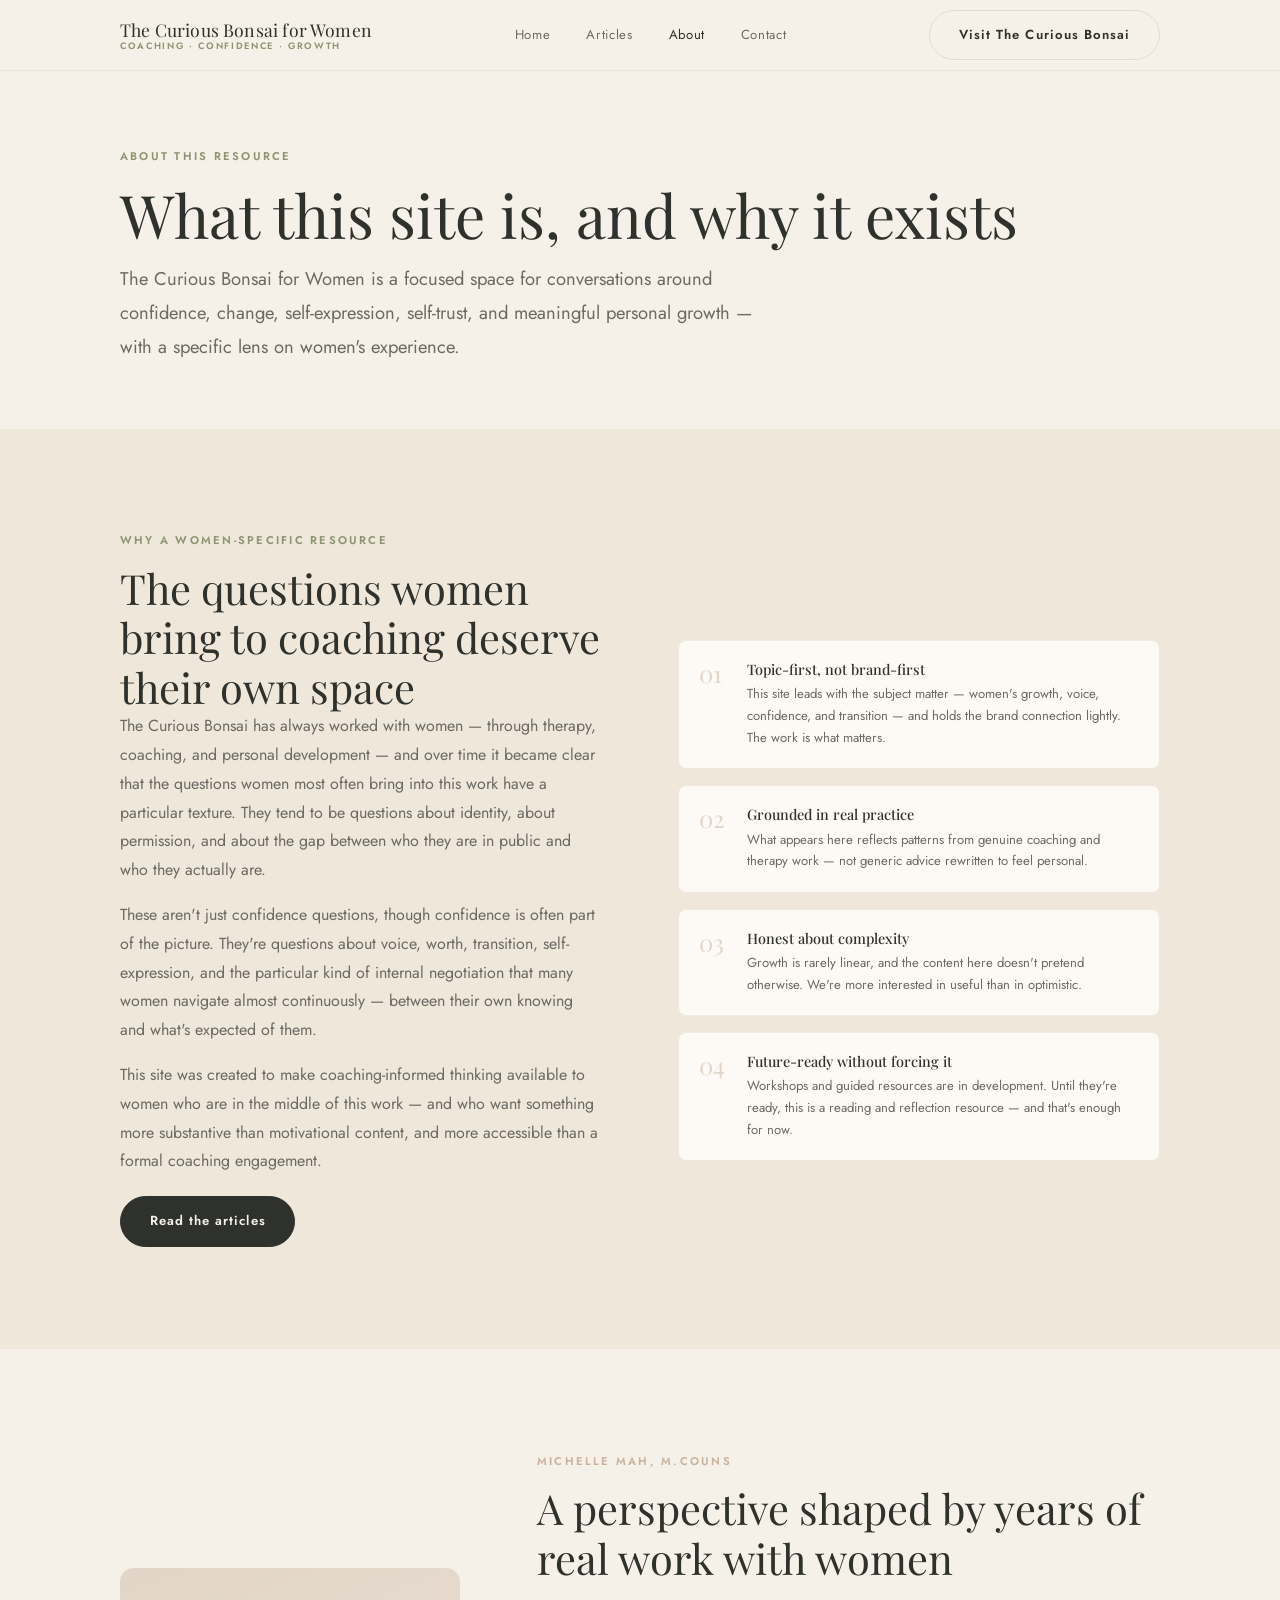
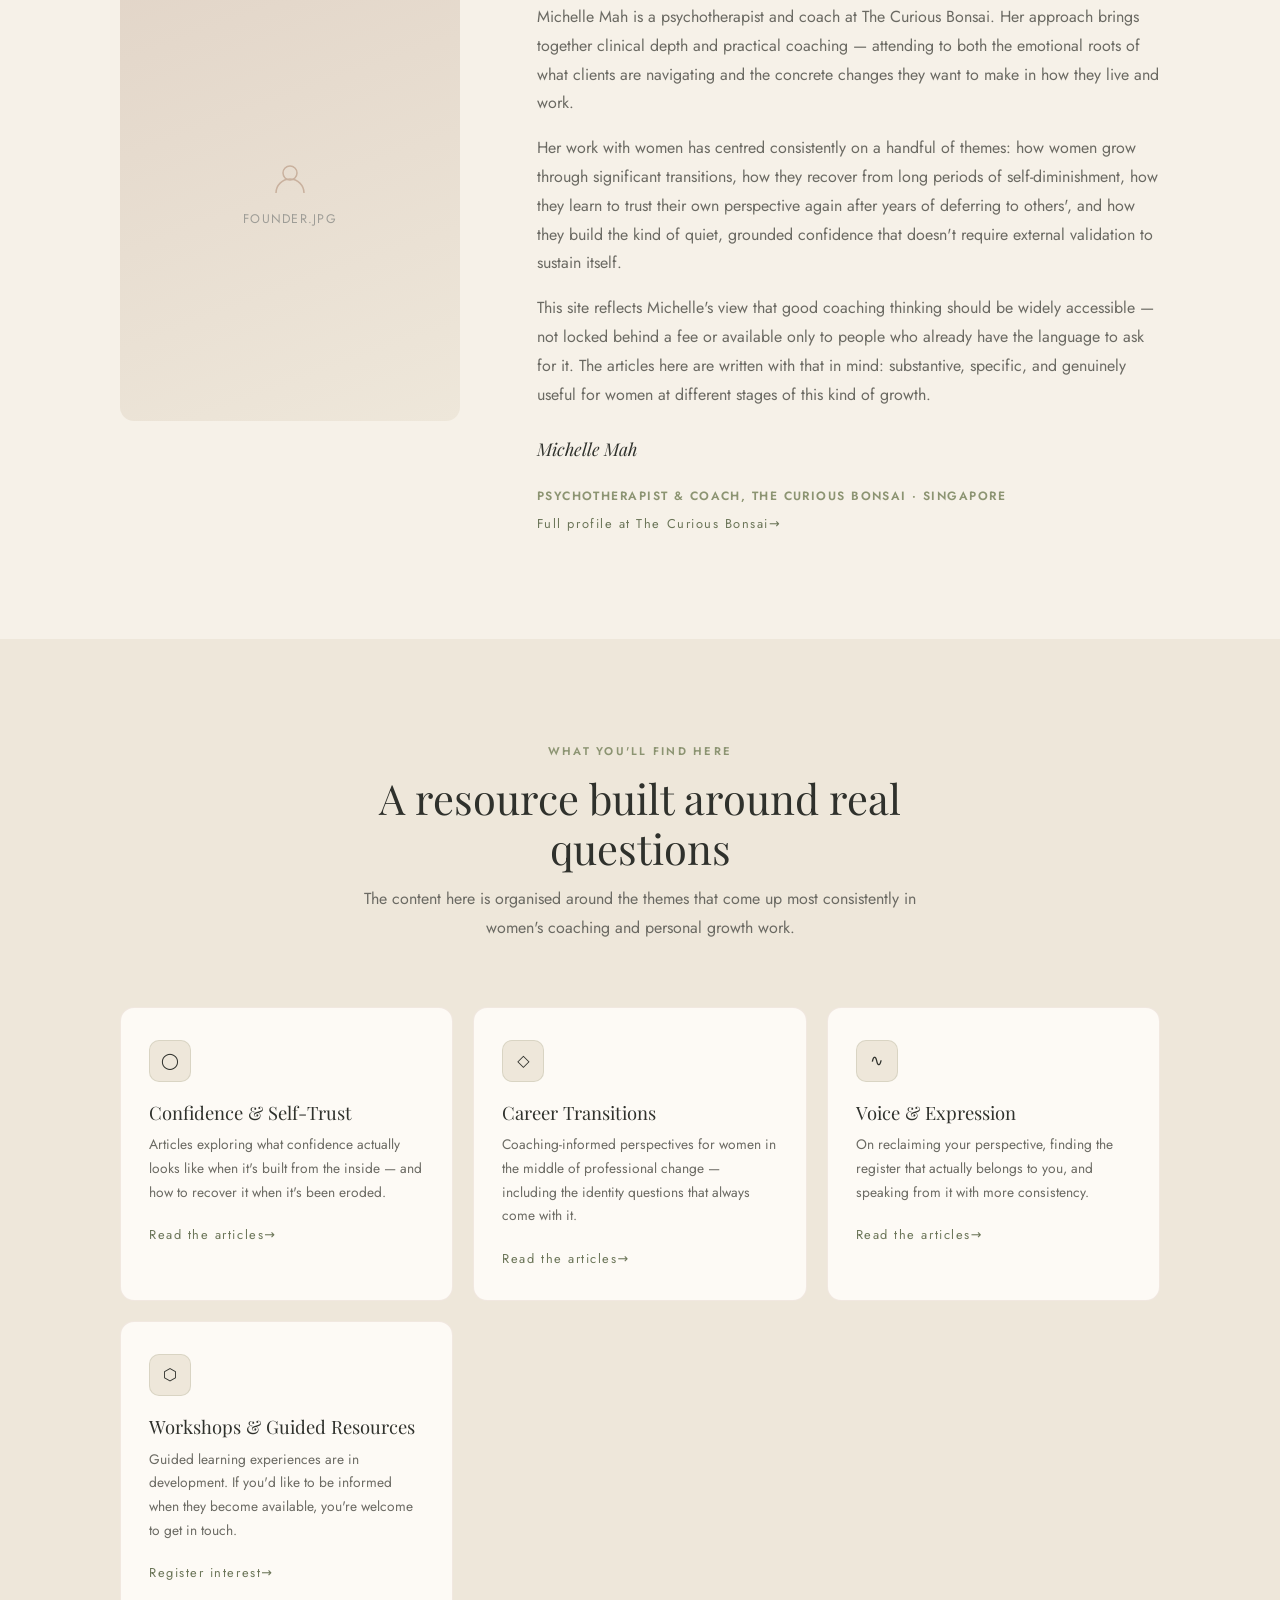
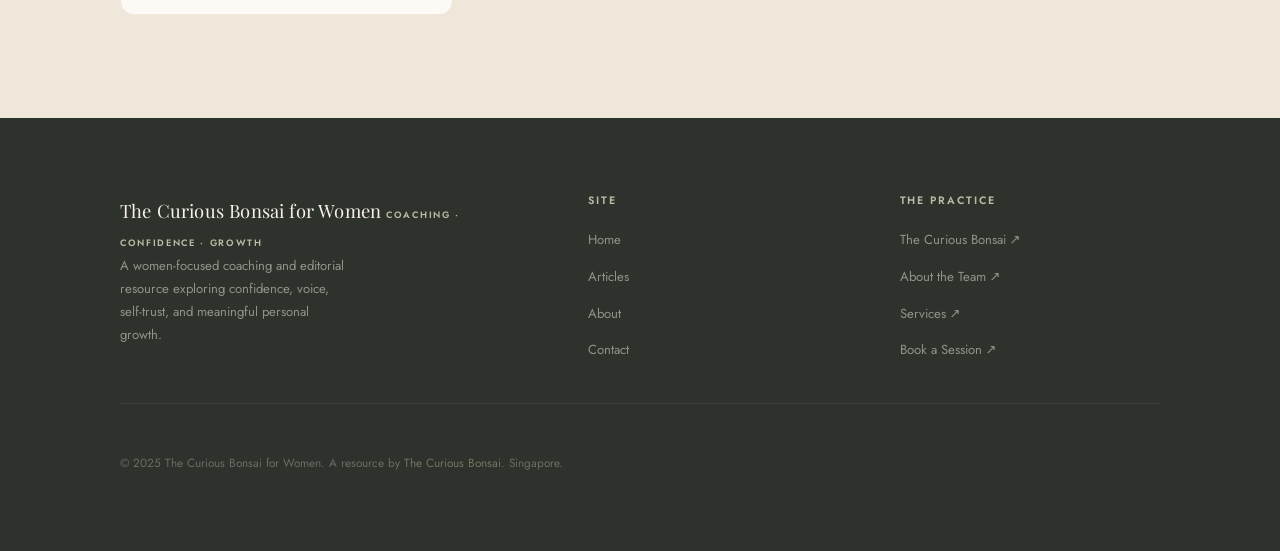
==== commit 8e66caee: "slight change to wording removed phrase in the About Intro section" ====
--- a/about.html
+++ b/about.html
@@ -57,7 +57,7 @@
       <div class="reveal">
         <span class="eyebrow">Why a women-specific resource</span>
         <h2>The questions women bring to coaching deserve their own space</h2>
-        <p>The Curious Bonsai has always worked with women — through therapy, coaching, and personal development — and over time it became clear that the questions women most often bring into this work have a particular texture. They tend to be questions about identity, about permission, about how much space they're allowed to take up, about the gap between who they are in public and who they actually are.</p>
+        <p>The Curious Bonsai has always worked with women — through therapy, coaching, and personal development — and over time it became clear that the questions women most often bring into this work have a particular texture. They tend to be questions about identity, about permission, and about the gap between who they are in public and who they actually are.</p>
         <p>These aren't just confidence questions, though confidence is often part of the picture. They're questions about voice, worth, transition, self-expression, and the particular kind of internal negotiation that many women navigate almost continuously — between their own knowing and what's expected of them.</p>
         <p>This site was created to make coaching-informed thinking available to women who are in the middle of this work — and who want something more substantive than motivational content, and more accessible than a formal coaching engagement.</p>
         <a href="blog.html" class="btn btn-primary" style="margin-top: 1.25rem;">Read the articles</a>
